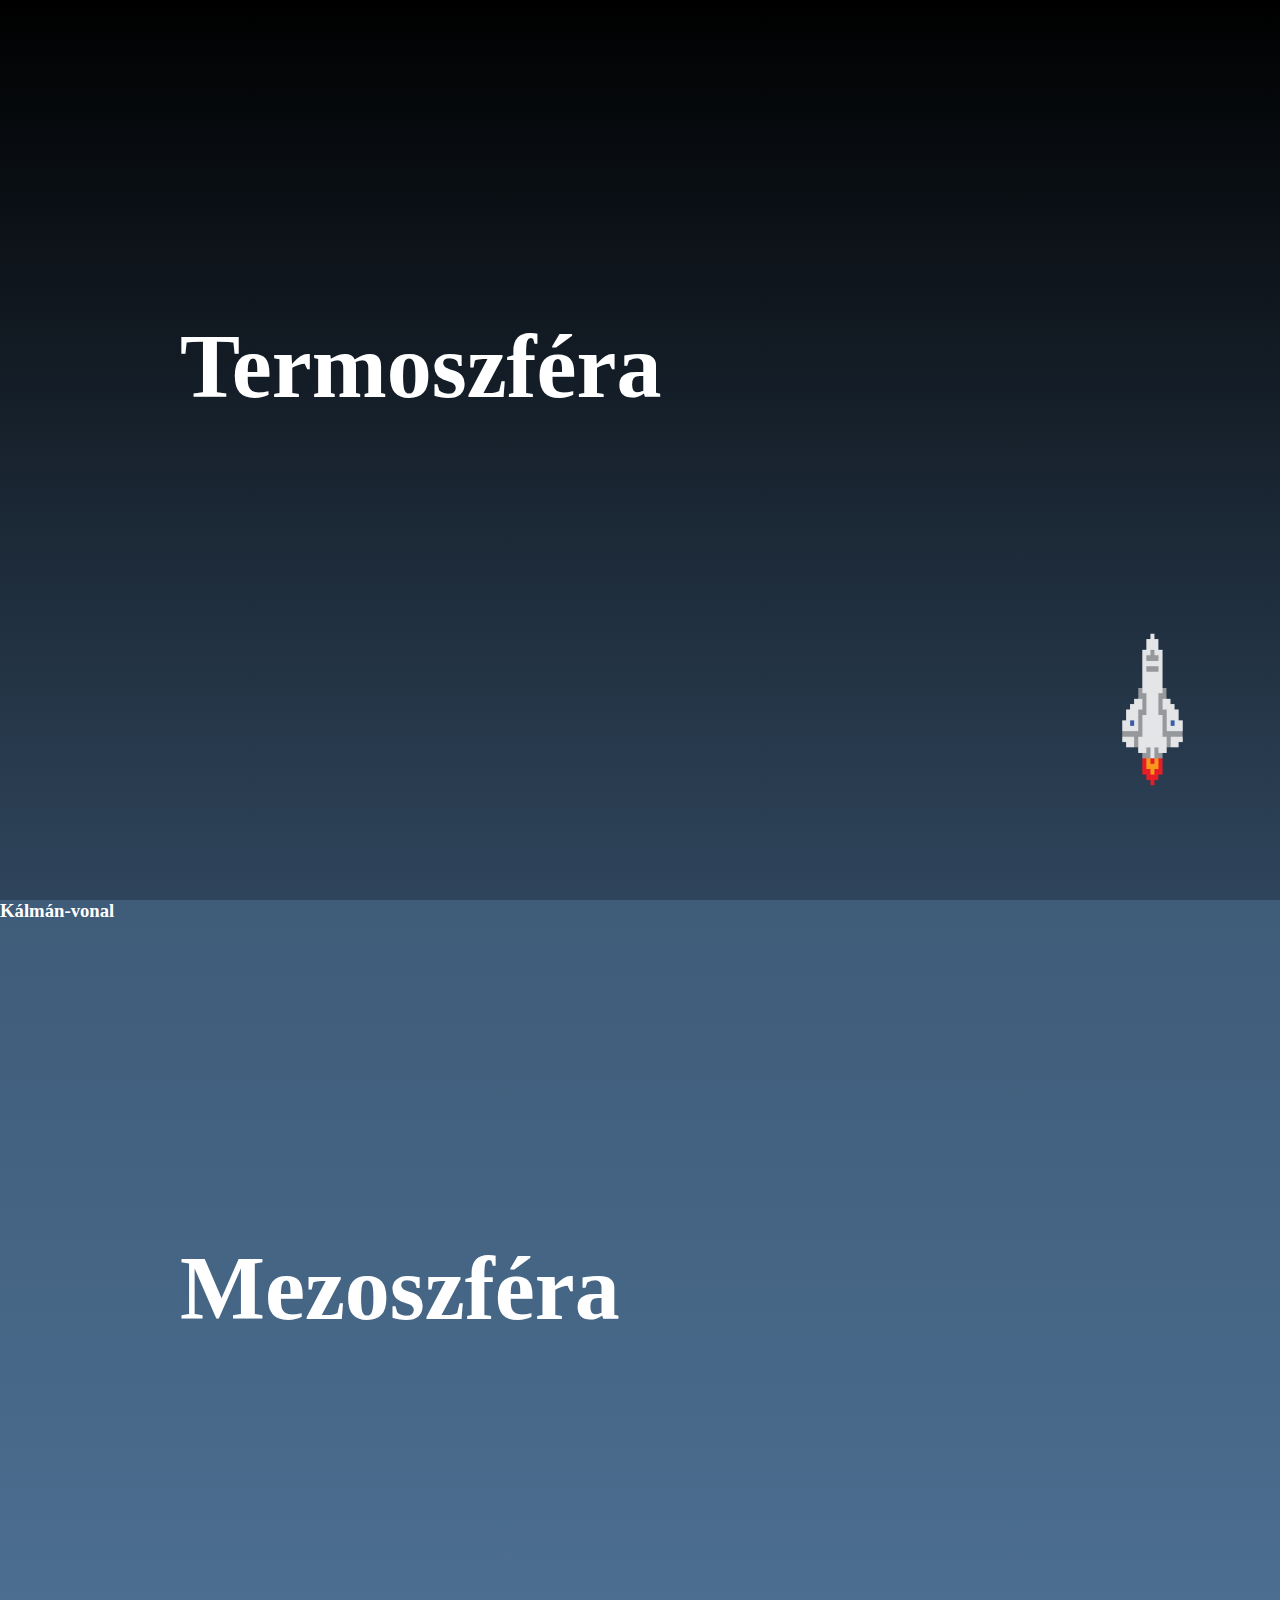
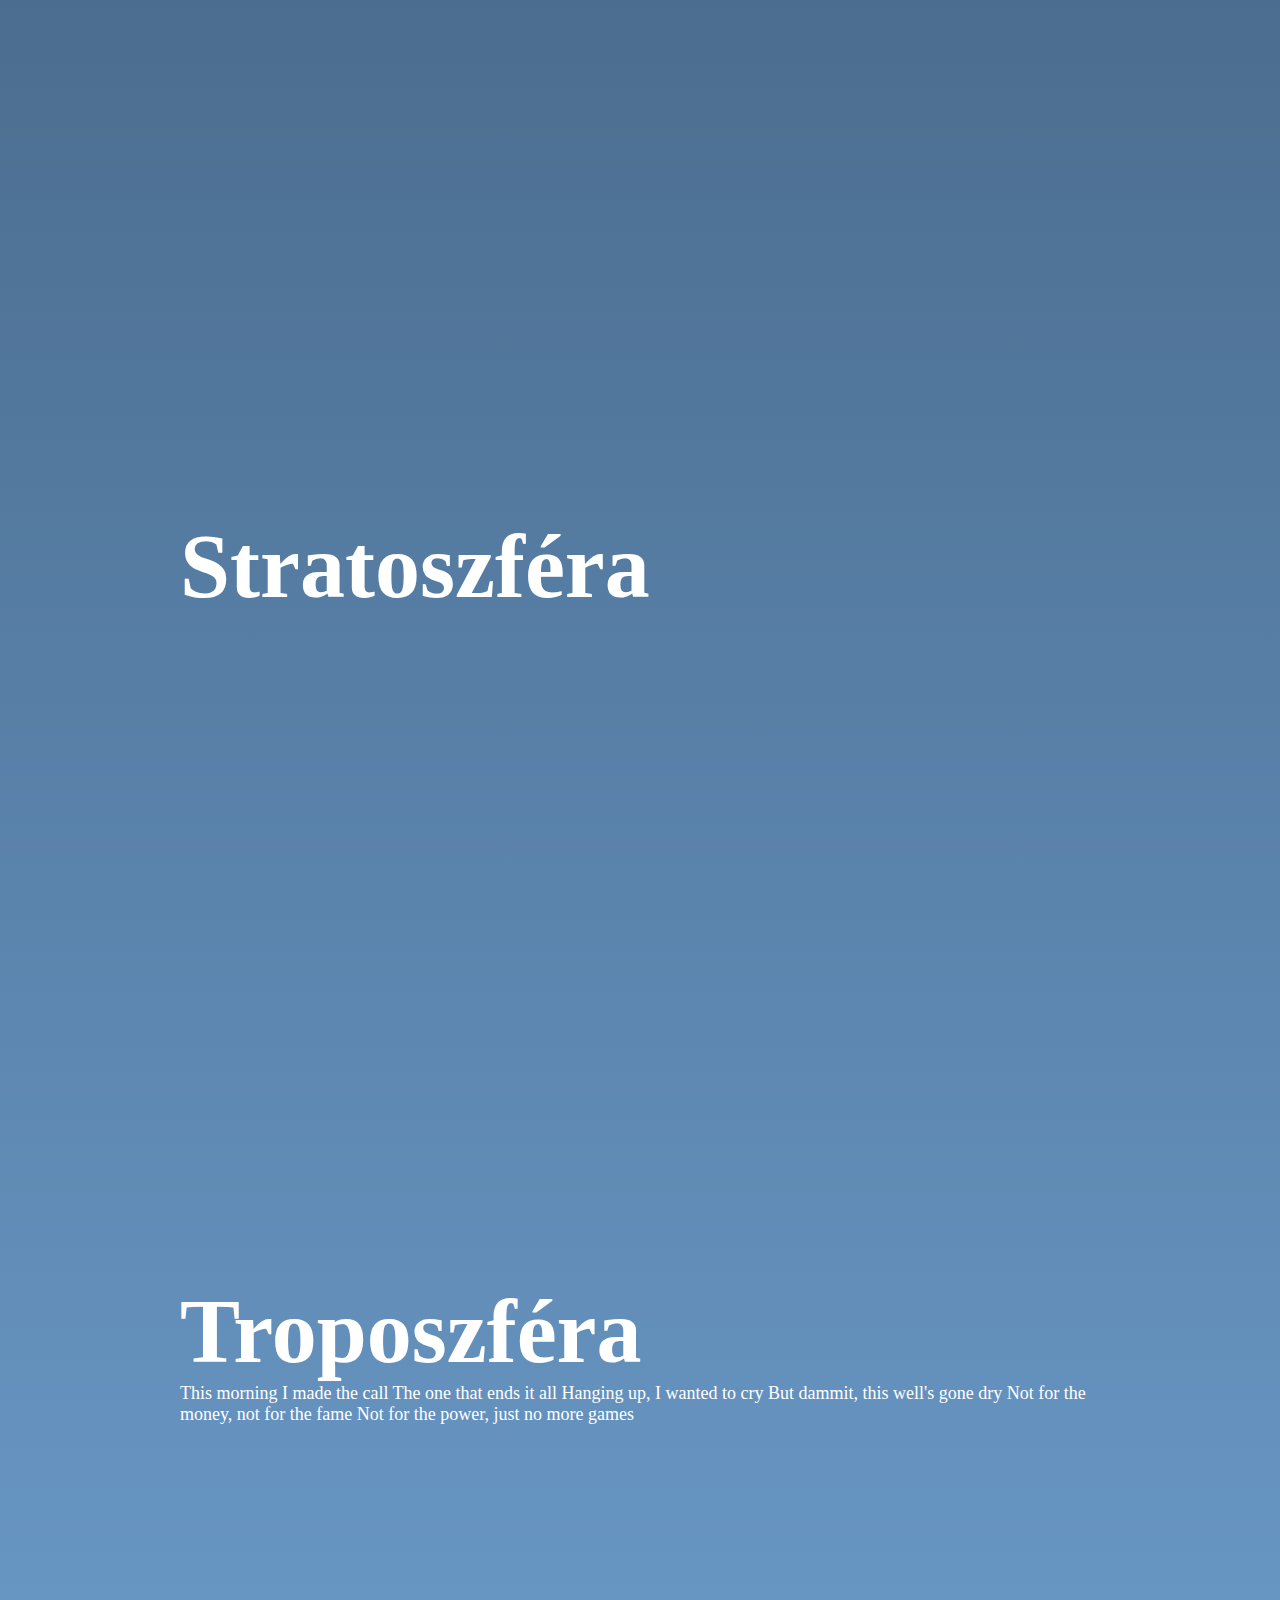
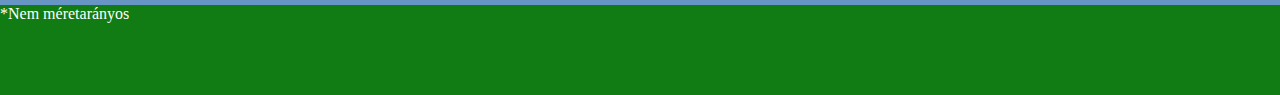
==== vilagur.html @ 961a8fde "Add files via upload" ====
<!DOCTYPE html>
<html lang="en">
<head>
    <meta charset="UTF-8">
    <link rel="stylesheet" href="vilagur.css"/>

    <meta name="viewport" content="width=device-width, initial-scale=1.0">
    <title>Document</title>
</head>
<body>

    <div id="red">
        <section class="szoveg">
            <h1>Termoszféra</h1>
        </section>
    </div>
    <div id="blue">
        <h3>Kálmán-vonal</h3>
        <section class="szoveg">
            <h1>Mezoszféra</h1>
        </section>
    </div>
    <div id="purple">
        <section class="szoveg">
            <h1>Stratoszféra</h1>
        </section>
    </div>
    <div id="yellow">
        <section class="szoveg">
<h1>Troposzféra</h1>
<p>This morning I made the call
    The one that ends it all
    Hanging up, I wanted to cry
    But dammit, this well's gone dry
    Not for the money, not for the fame
    Not for the power, just no more games</p>
</section>    <img src="gep.png" id="urhajo" />
</div>
<div id="start">
*Nem méretarányos   
</div>
</body>

</html>  <script src="script.js"></script>
---- vilagur.css ----
* {
    margin: 0;
    padding: 0;
    color: white;
    font-family: Cambria, Cochin, Georgia, 'Times New Roman', Times, serif;

  }
body {
    background-image: linear-gradient(#2f455c, #6998c6);

}
#red {
    width: 100%;
    height: 100vh;
    background-image: linear-gradient(black, #2f455c);
}
#purple {
    width: 100%;
    height: 100vh;
}
#blue {
    width: 100%;
    height: 100vh;
}
#yestllow {
    width: 100%;
    height: 100vh;
}
#start {
    background-color: #117c13	;
    width: 100%;
    height: 10vh;
}
.szoveg {
    position: relative;
    top: 15%;
    padding: 20vh;
    font-size: large;
}
h1 {
    font-size: 5em;

}
::-webkit-scrollbar {
    display: none;
}
* {
    -ms-overflow-style: none;  /* Internet Explorer 10+ */
    scrollbar-width: none;  /* Firefox */
}
*::-webkit-scrollbar { 
    display: none;  /* Safari and Chrome */
}

#urhajo {
    width:6rem;
    height:10rem;
    position: fixed;
    bottom: 7rem;
    right: 5rem;
}
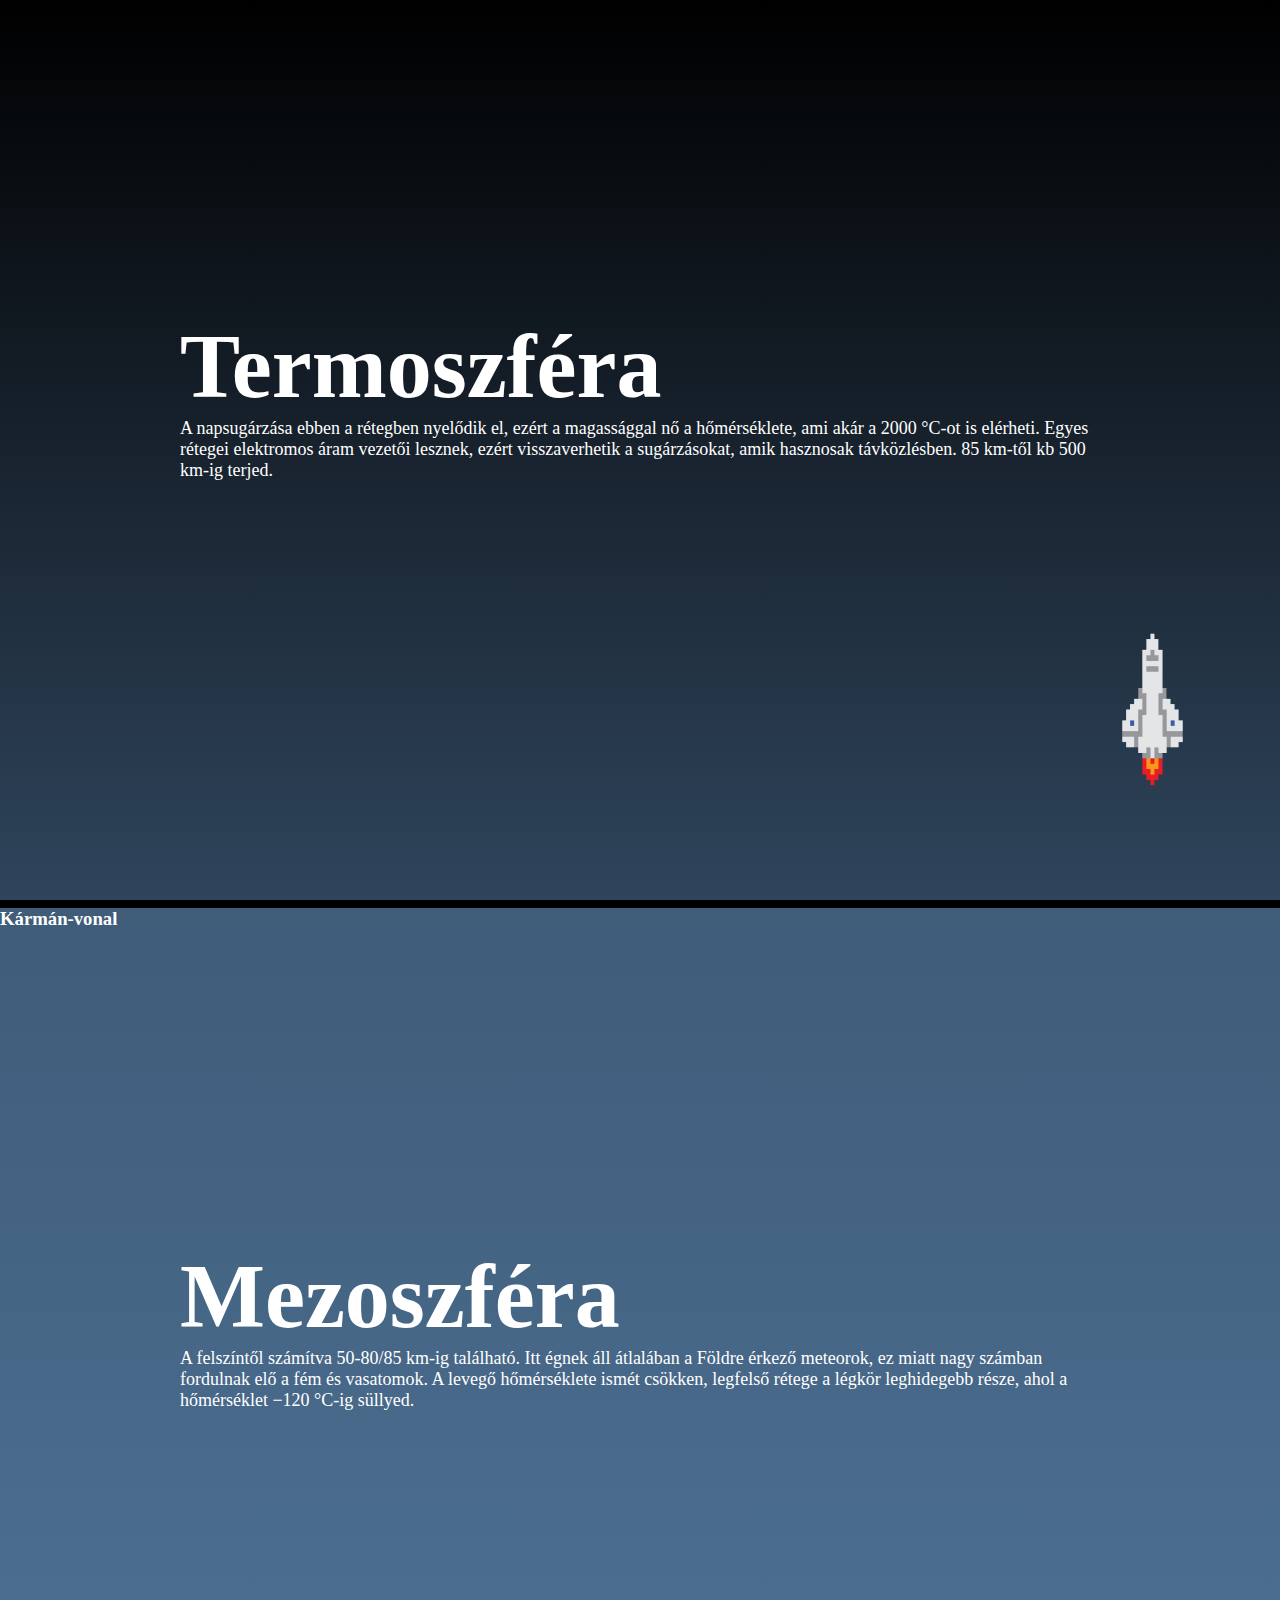
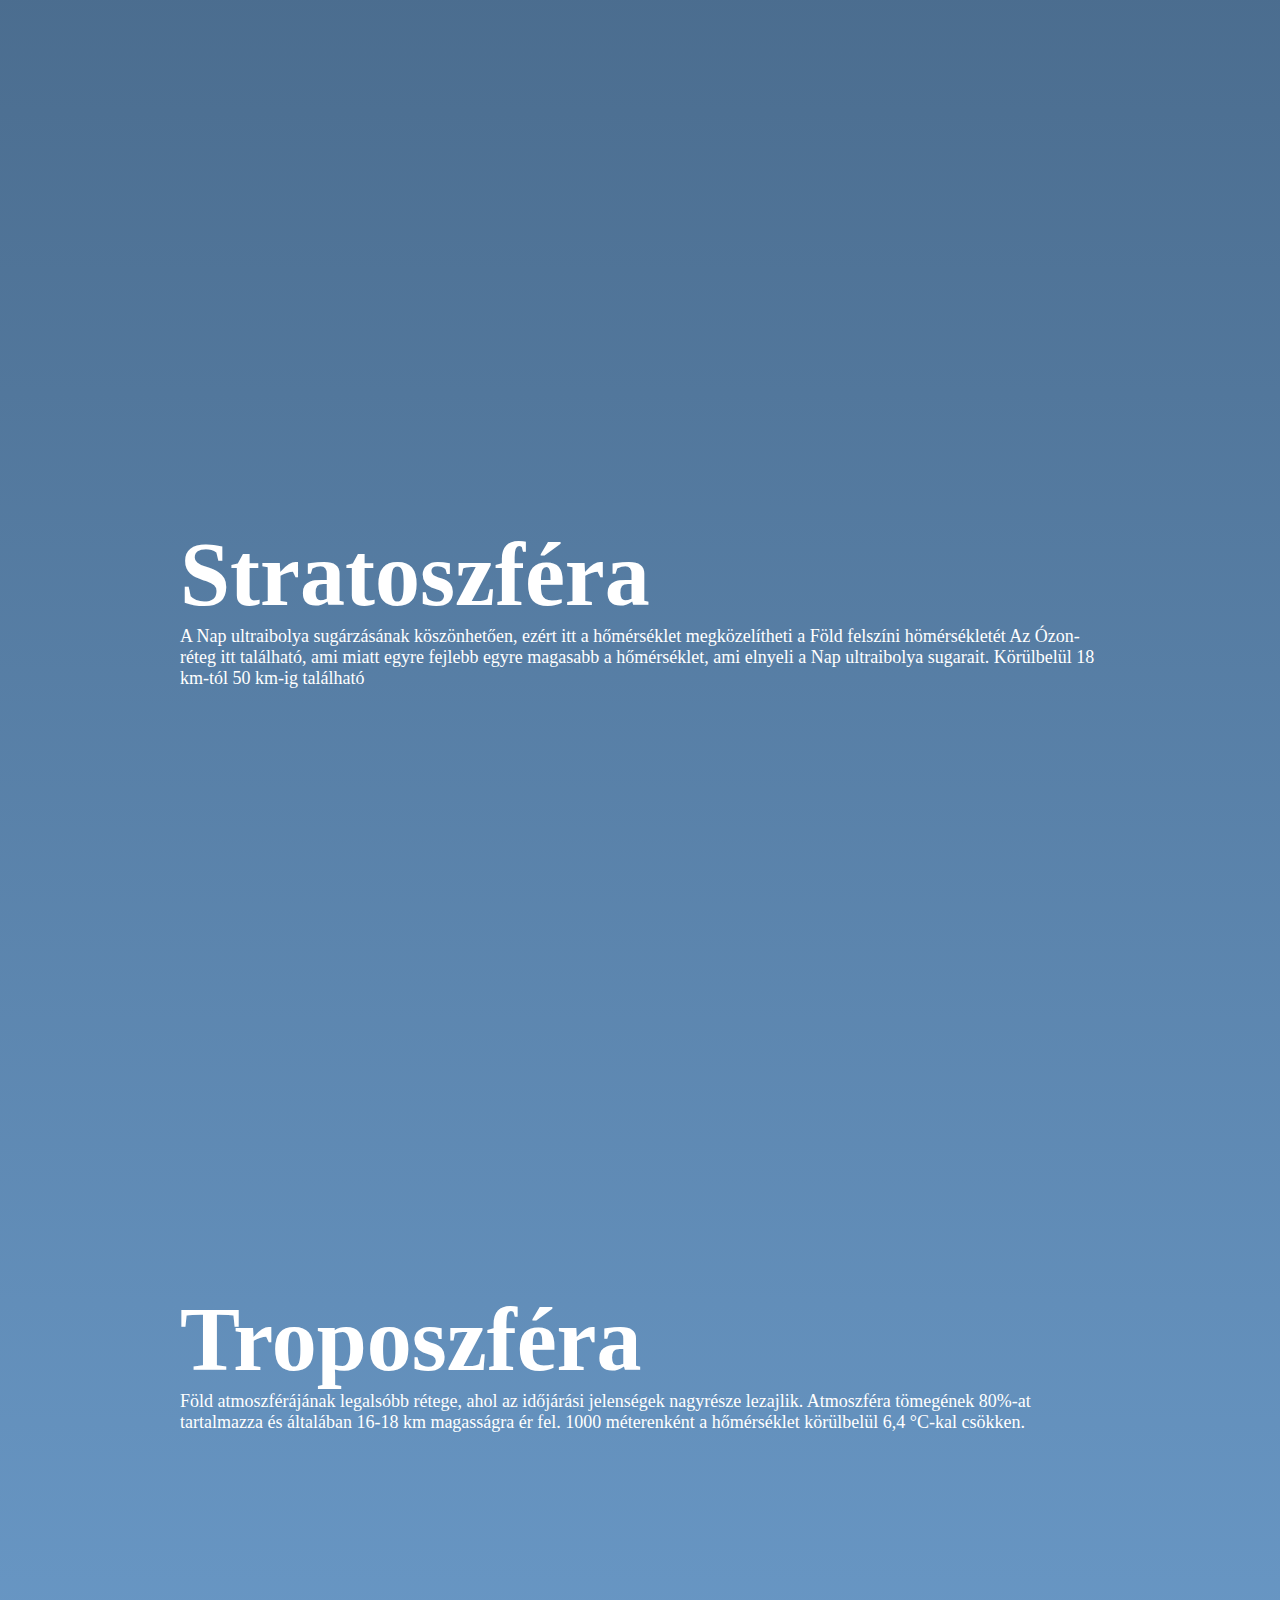
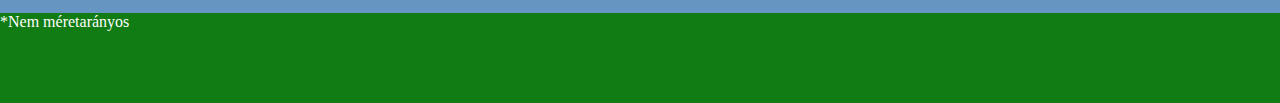
==== commit 58728004: "Add files via upload" ====
--- a/vilagur.html
+++ b/vilagur.html
@@ -12,28 +12,33 @@
     <div id="red">
         <section class="szoveg">
             <h1>Termoszféra</h1>
+            <p>A napsugárzása ebben a rétegben nyelődik el, ezért a magassággal nő a hőmérséklete, ami akár a 2000 °C-ot is elérheti. 
+                Egyes rétegei elektromos áram vezetői lesznek, ezért visszaverhetik a sugárzásokat, amik hasznosak távközlésben.
+            85 km-től kb 500 km-ig terjed.</p>
         </section>
     </div>
     <div id="blue">
-        <h3>Kálmán-vonal</h3>
+        <h3>Kármán-vonal</h3>
         <section class="szoveg">
             <h1>Mezoszféra</h1>
+            <p>A felszíntől számítva 50-80/85 km-ig található. Itt égnek áll átlalában a Földre érkező meteorok, ez miatt nagy számban fordulnak elő a fém és vasatomok. 
+                A levegő hőmérséklete ismét csökken, legfelső rétege a légkör leghidegebb része, ahol a hőmérséklet −120 °C-ig süllyed.</p>
         </section>
     </div>
     <div id="purple">
         <section class="szoveg">
             <h1>Stratoszféra</h1>
+            <p>A Nap ultraibolya sugárzásának köszönhetően, ezért itt a hőmérséklet megközelítheti a Föld felszíni hömérsékletét 
+                Az Ózon-réteg itt található, ami miatt egyre fejlebb egyre magasabb a hőmérséklet, ami elnyeli a Nap ultraibolya sugarait.
+            Körülbelül 18 km-tól 50 km-ig található</p>
         </section>
     </div>
     <div id="yellow">
         <section class="szoveg">
 <h1>Troposzféra</h1>
-<p>This morning I made the call
-    The one that ends it all
-    Hanging up, I wanted to cry
-    But dammit, this well's gone dry
-    Not for the money, not for the fame
-    Not for the power, just no more games</p>
+<p>Föld atmoszférájának legalsóbb rétege, ahol az időjárási jelenségek nagyrésze lezajlik. Atmoszféra tömegének 80%-at tartalmazza és általában 16-18 km magasságra ér fel. 1000 méterenként a hőmérséklet körülbelül 6,4 °C-kal csökken.
+
+    <A></A></p>
 </section>    <img src="gep.png" id="urhajo" />
 </div>
 <div id="start">
--- a/vilagur.css
+++ b/vilagur.css
@@ -21,6 +21,7 @@
 #blue {
     width: 100%;
     height: 100vh;
+    border-top: 0.5rem solid black;
 }
 #yestllow {
     width: 100%;
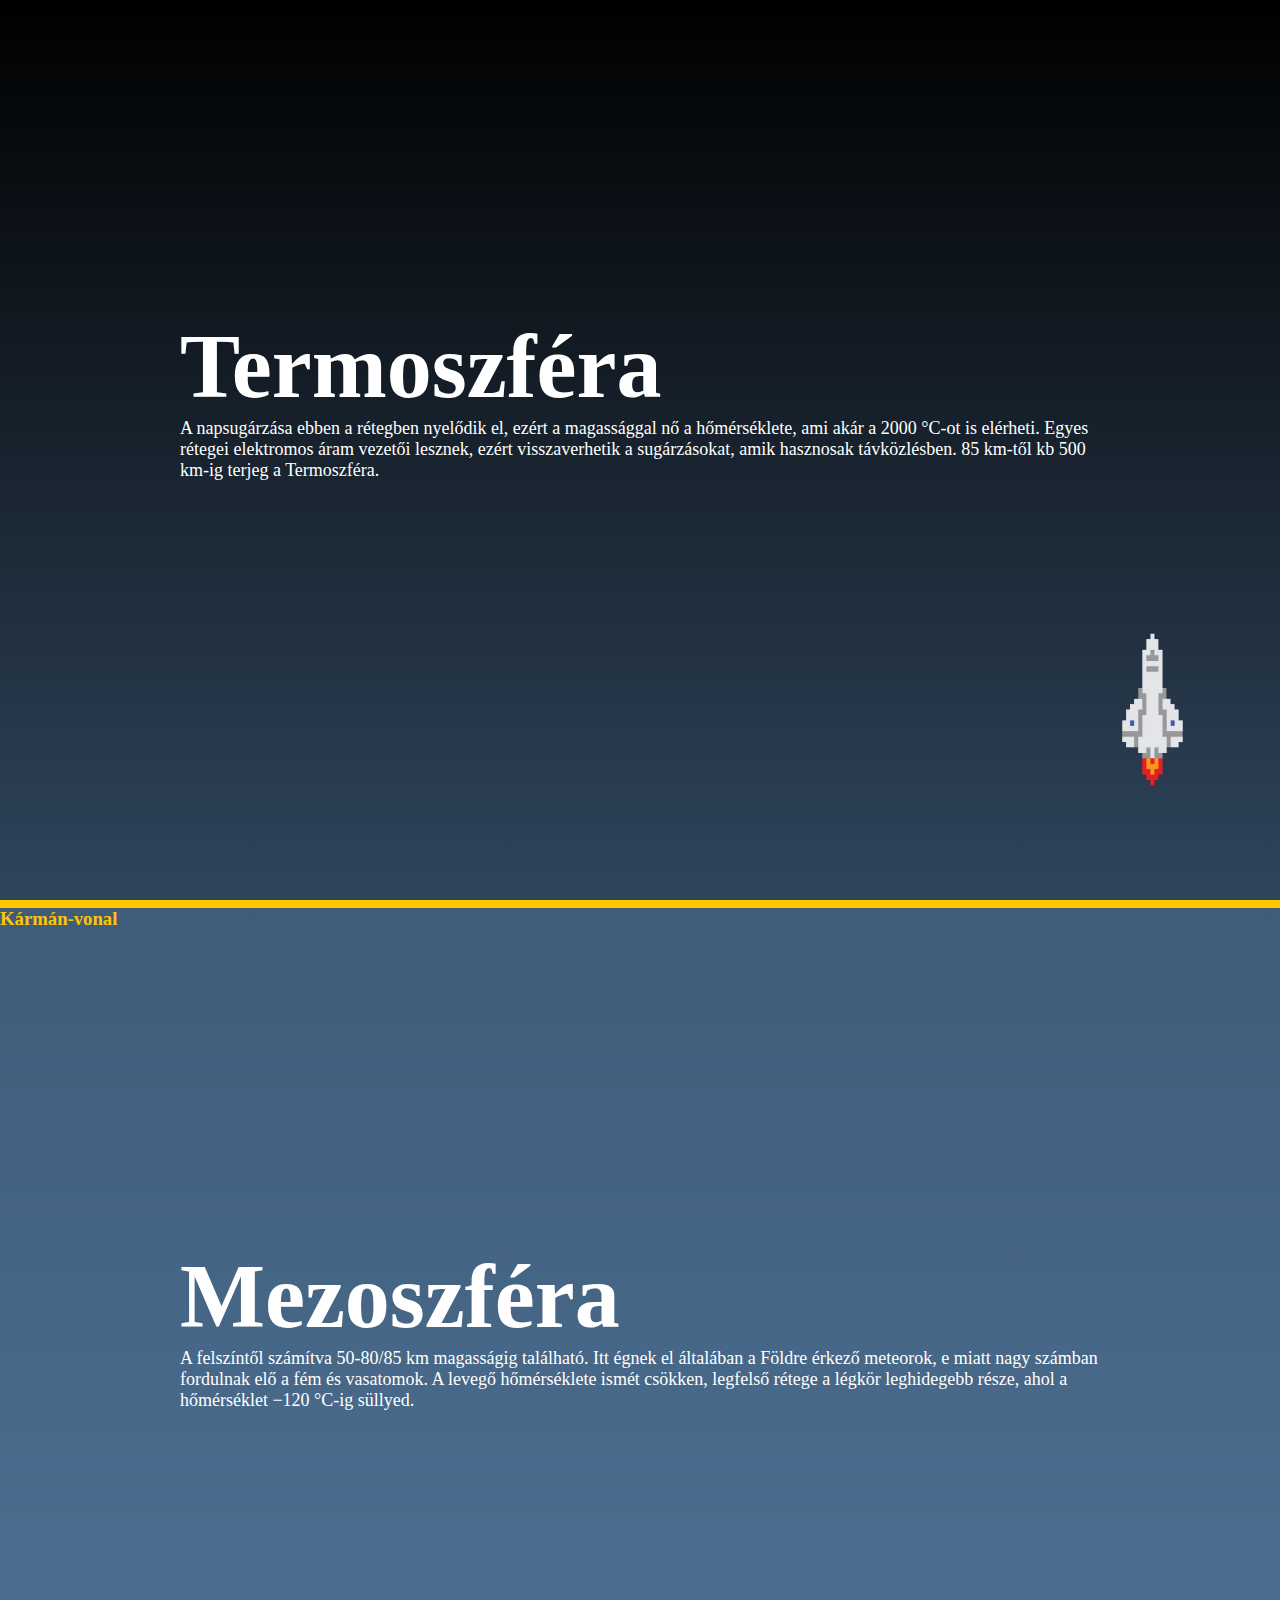
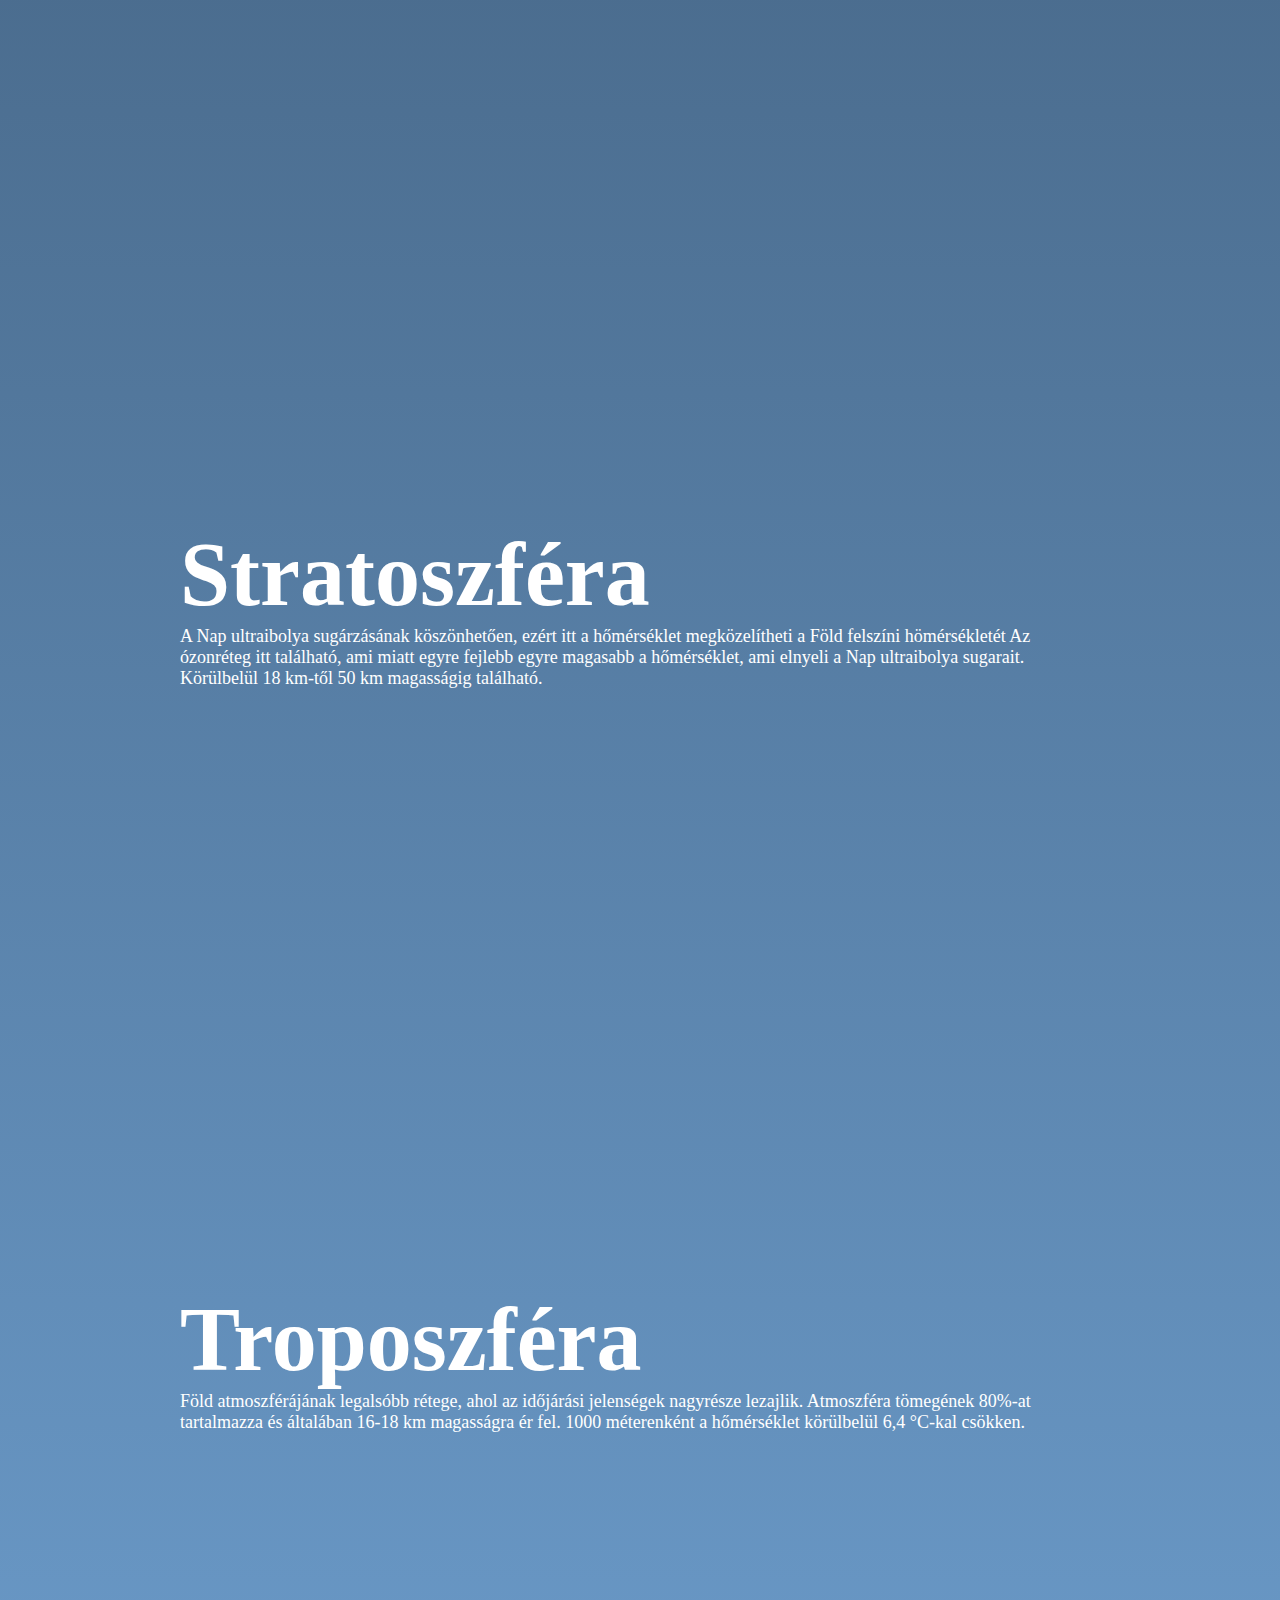
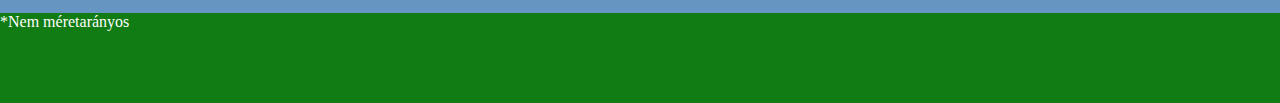
==== commit 3caa0bc3: "Add files via upload" ====
--- a/vilagur.html
+++ b/vilagur.html
@@ -14,14 +14,14 @@
             <h1>Termoszféra</h1>
             <p>A napsugárzása ebben a rétegben nyelődik el, ezért a magassággal nő a hőmérséklete, ami akár a 2000 °C-ot is elérheti. 
                 Egyes rétegei elektromos áram vezetői lesznek, ezért visszaverhetik a sugárzásokat, amik hasznosak távközlésben.
-            85 km-től kb 500 km-ig terjed.</p>
+            85 km-től kb 500 km-ig terjeg a Termoszféra.</p>
         </section>
     </div>
     <div id="blue">
-        <h3>Kármán-vonal</h3>
+        <h3 style="color: #ffc600">Kármán-vonal</h3>
         <section class="szoveg">
             <h1>Mezoszféra</h1>
-            <p>A felszíntől számítva 50-80/85 km-ig található. Itt égnek áll átlalában a Földre érkező meteorok, ez miatt nagy számban fordulnak elő a fém és vasatomok. 
+            <p>A felszíntől számítva 50-80/85 km magasságig található. Itt égnek el általában a Földre érkező meteorok, e miatt nagy számban fordulnak elő a fém és vasatomok. 
                 A levegő hőmérséklete ismét csökken, legfelső rétege a légkör leghidegebb része, ahol a hőmérséklet −120 °C-ig süllyed.</p>
         </section>
     </div>
@@ -29,8 +29,8 @@
         <section class="szoveg">
             <h1>Stratoszféra</h1>
             <p>A Nap ultraibolya sugárzásának köszönhetően, ezért itt a hőmérséklet megközelítheti a Föld felszíni hömérsékletét 
-                Az Ózon-réteg itt található, ami miatt egyre fejlebb egyre magasabb a hőmérséklet, ami elnyeli a Nap ultraibolya sugarait.
-            Körülbelül 18 km-tól 50 km-ig található</p>
+                Az ózonréteg itt található, ami miatt egyre fejlebb egyre magasabb a hőmérséklet, ami elnyeli a Nap ultraibolya sugarait.
+            Körülbelül 18 km-től 50 km magasságig található.</p>
         </section>
     </div>
     <div id="yellow">
--- a/vilagur.css
+++ b/vilagur.css
@@ -21,7 +21,7 @@
 #blue {
     width: 100%;
     height: 100vh;
-    border-top: 0.5rem solid black;
+    border-top: 0.5rem solid #ffc600;
 }
 #yestllow {
     width: 100%;
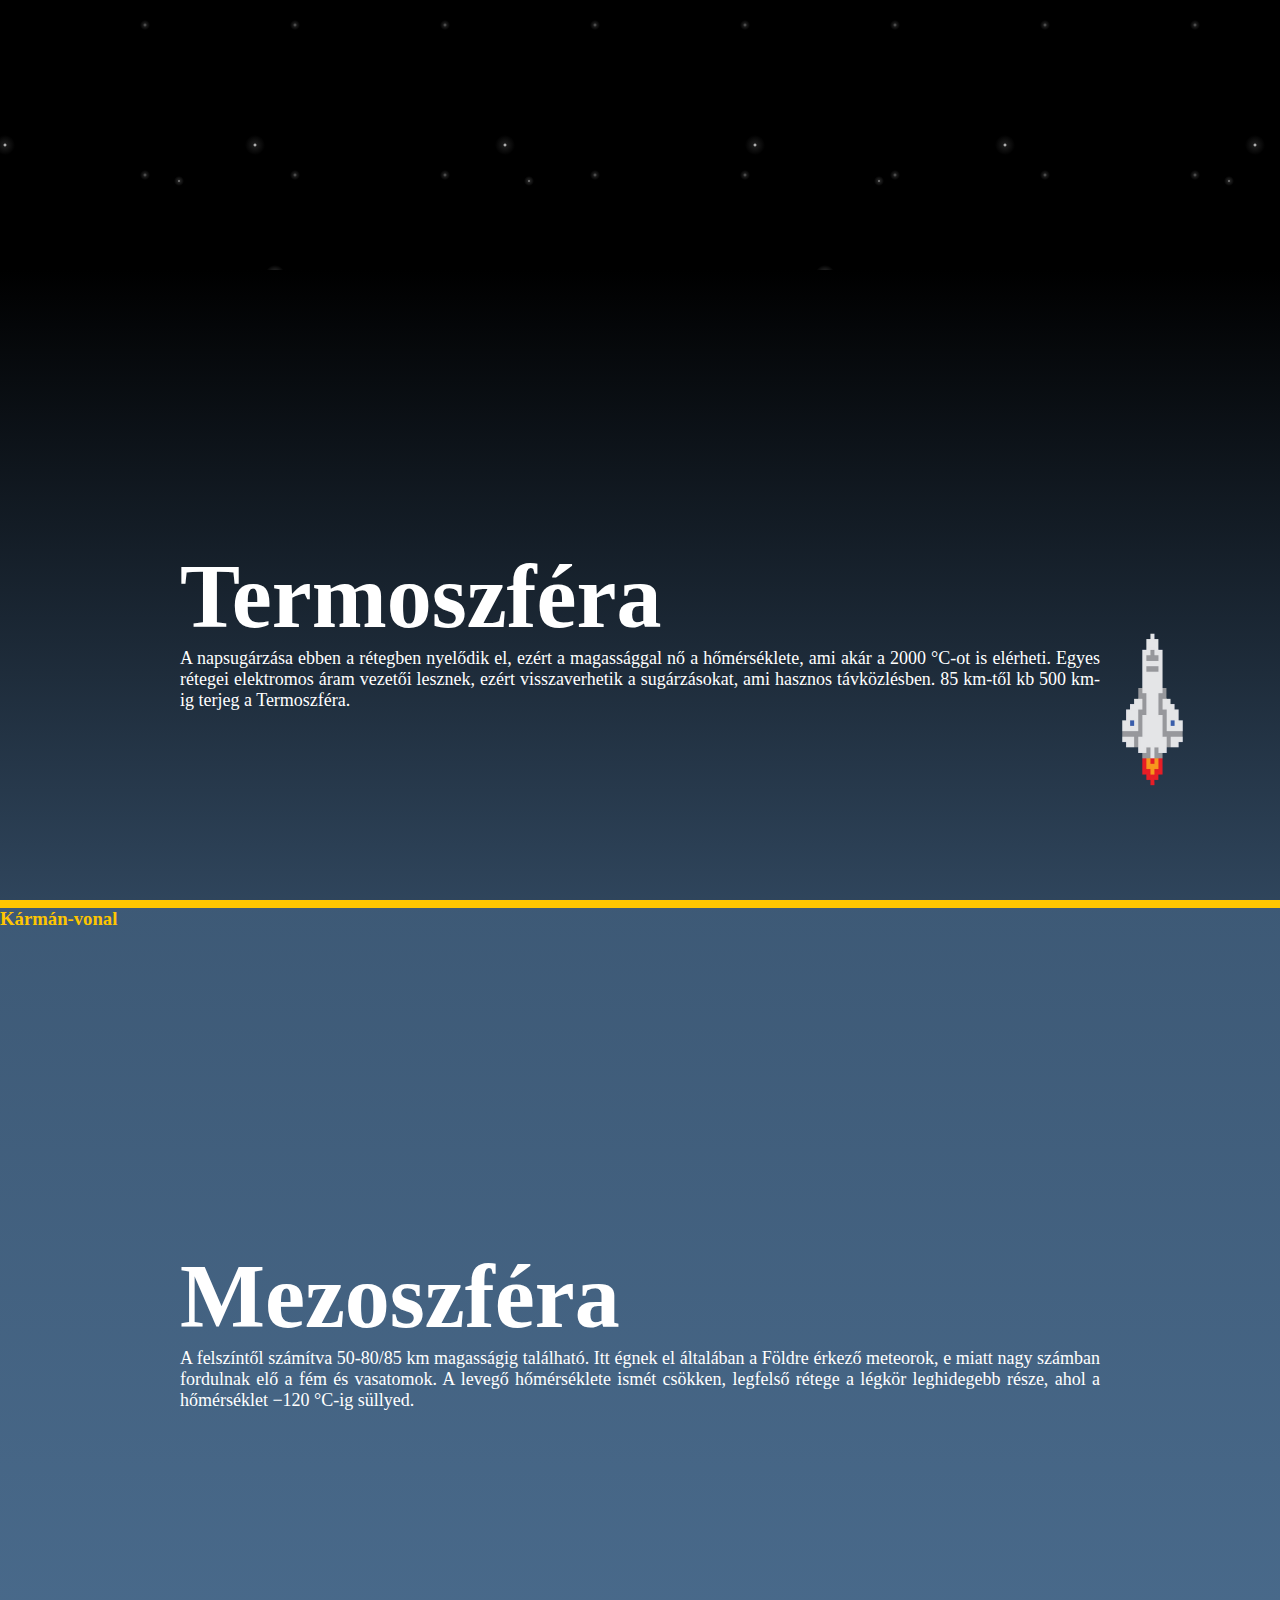
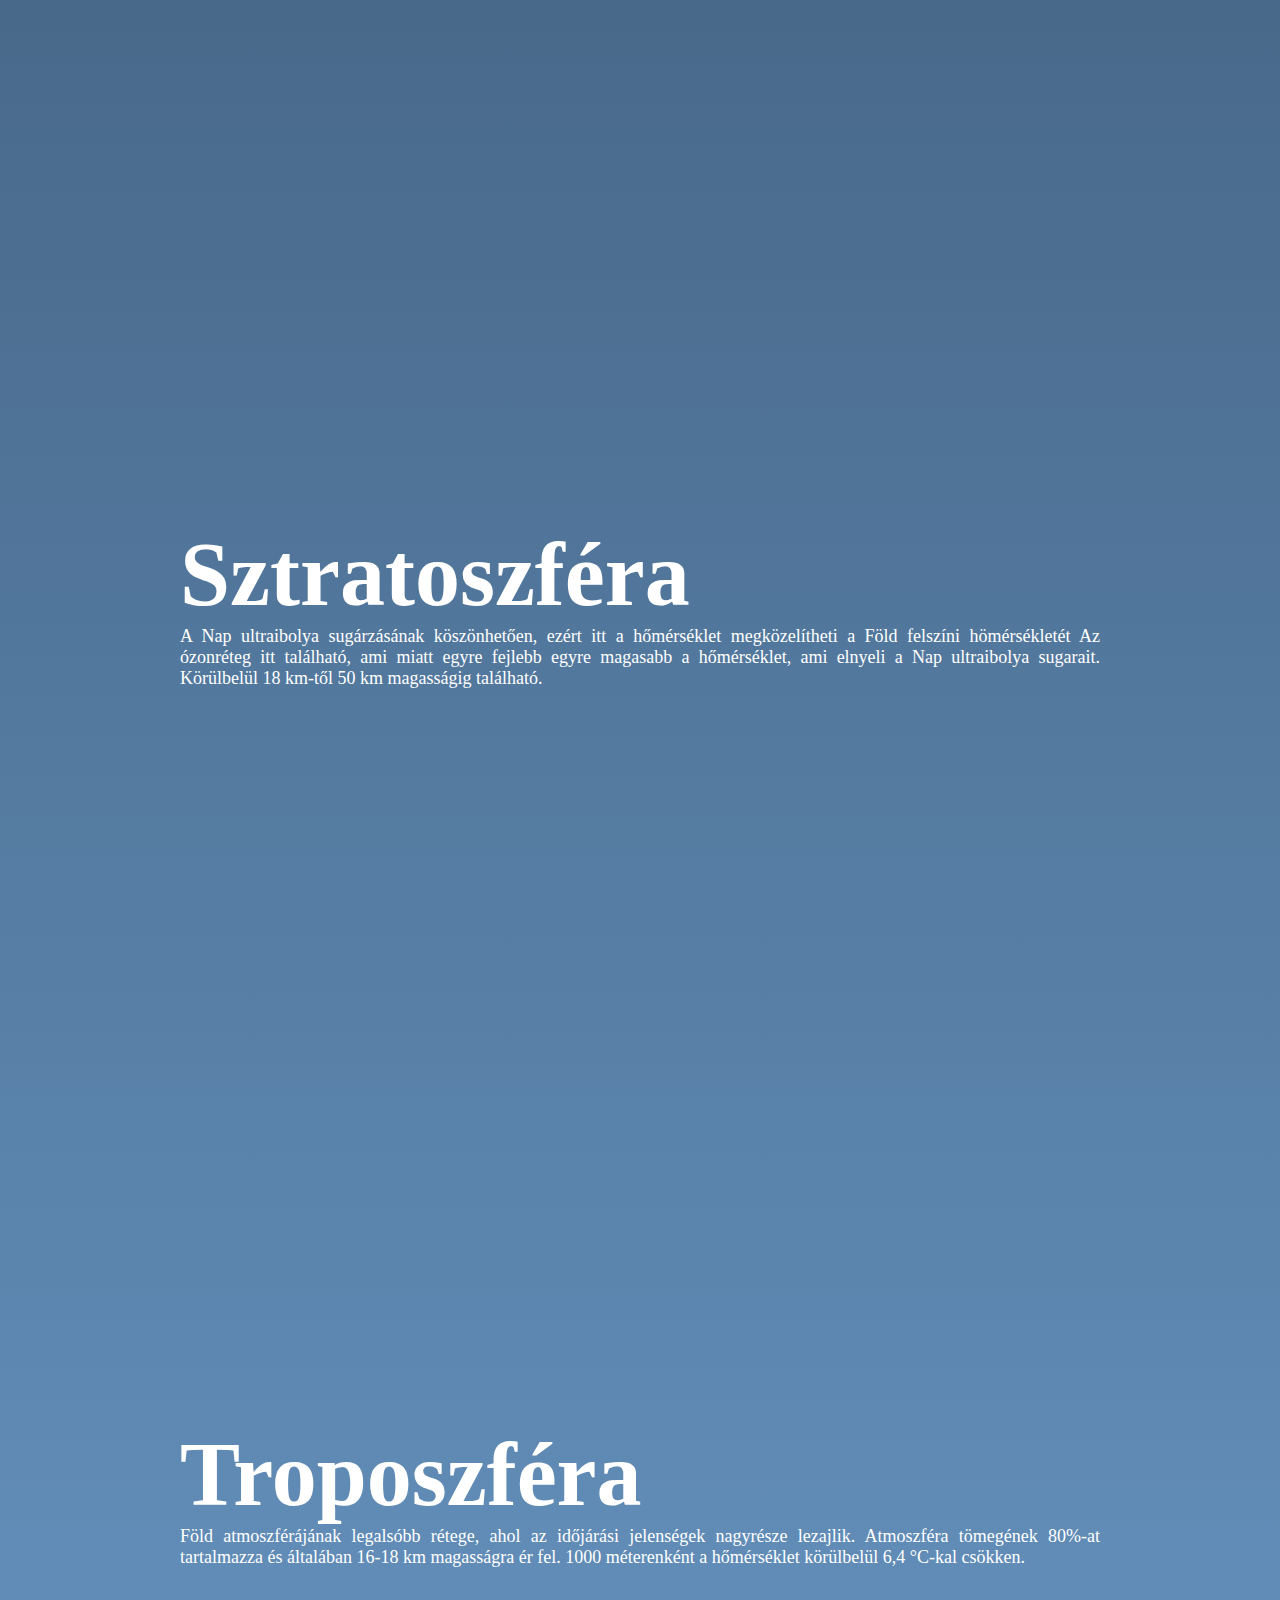
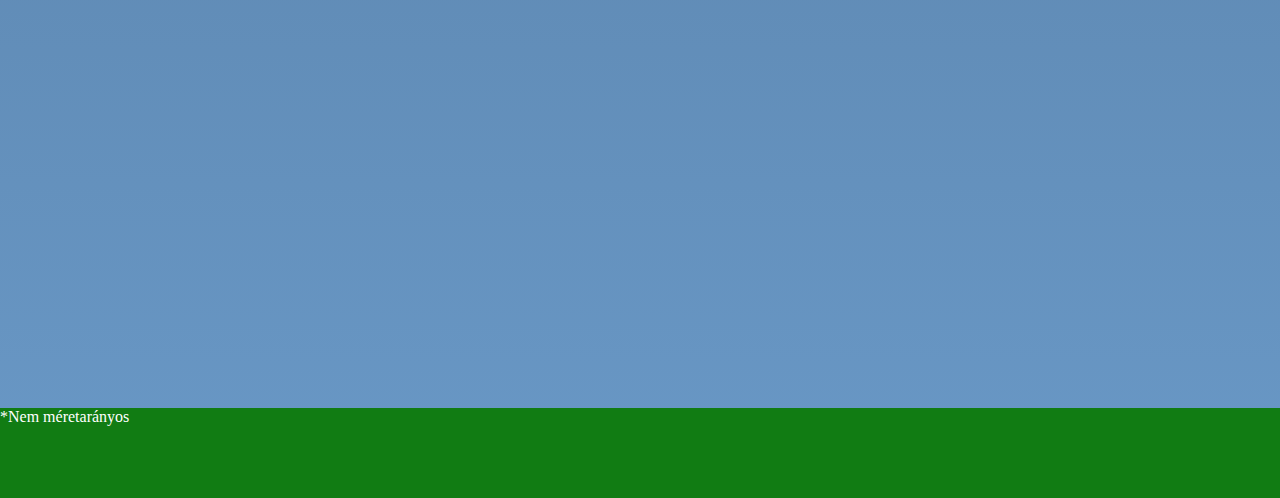
==== commit 2b306532: "Add files via upload" ====
--- a/vilagur.html
+++ b/vilagur.html
@@ -8,32 +8,36 @@
     <title>Document</title>
 </head>
 <body>
-
-    <div id="red">
+    <div id="space">
+        
+    </div>
+    <div id="termo">
         <section class="szoveg">
             <h1>Termoszféra</h1>
             <p>A napsugárzása ebben a rétegben nyelődik el, ezért a magassággal nő a hőmérséklete, ami akár a 2000 °C-ot is elérheti. 
-                Egyes rétegei elektromos áram vezetői lesznek, ezért visszaverhetik a sugárzásokat, amik hasznosak távközlésben.
+                Egyes rétegei elektromos áram vezetői lesznek, ezért visszaverhetik a sugárzásokat, ami hasznos távközlésben.
             85 km-től kb 500 km-ig terjeg a Termoszféra.</p>
+
         </section>
     </div>
-    <div id="blue">
+    <div id="mezo">
         <h3 style="color: #ffc600">Kármán-vonal</h3>
+
         <section class="szoveg">
             <h1>Mezoszféra</h1>
             <p>A felszíntől számítva 50-80/85 km magasságig található. Itt égnek el általában a Földre érkező meteorok, e miatt nagy számban fordulnak elő a fém és vasatomok. 
                 A levegő hőmérséklete ismét csökken, legfelső rétege a légkör leghidegebb része, ahol a hőmérséklet −120 °C-ig süllyed.</p>
         </section>
     </div>
-    <div id="purple">
+    <div id="strato">
         <section class="szoveg">
-            <h1>Stratoszféra</h1>
+            <h1>Sztratoszféra</h1>
             <p>A Nap ultraibolya sugárzásának köszönhetően, ezért itt a hőmérséklet megközelítheti a Föld felszíni hömérsékletét 
                 Az ózonréteg itt található, ami miatt egyre fejlebb egyre magasabb a hőmérséklet, ami elnyeli a Nap ultraibolya sugarait.
             Körülbelül 18 km-től 50 km magasságig található.</p>
         </section>
     </div>
-    <div id="yellow">
+    <div id="tropo">
         <section class="szoveg">
 <h1>Troposzféra</h1>
 <p>Föld atmoszférájának legalsóbb rétege, ahol az időjárási jelenségek nagyrésze lezajlik. Atmoszféra tömegének 80%-at tartalmazza és általában 16-18 km magasságra ér fel. 1000 méterenként a hőmérséklet körülbelül 6,4 °C-kal csökken.
--- a/vilagur.css
+++ b/vilagur.css
@@ -3,27 +3,41 @@
     padding: 0;
     color: white;
     font-family: Cambria, Cochin, Georgia, 'Times New Roman', Times, serif;
+    text-align: justify;
+    text-justify: inter-word;
 
   }
 body {
     background-image: linear-gradient(#2f455c, #6998c6);
 
 }
-#red {
+#space {
     width: 100%;
-    height: 100vh;
+    height: 30vh;
+    background-color:black;
+    background-image:
+    radial-gradient(white, rgba(255,255,255,.2) 2px, transparent 10px),
+    radial-gradient(white, rgba(255,255,255,.15) 1px, transparent 5px),
+    radial-gradient(white, rgba(255,255,255,.1) 2px, transparent 10px),
+    radial-gradient(rgba(255,255,255,.4), rgba(255,255,255,.1) 2px, transparent 5px);
+    background-size: 550px 550px, 350px 350px, 250px 250px, 150px 150px; 
+    background-position: 0 0, 4px 6px, 130px 270px, 70px 100px;
+}
+#termo {
+    width: 100%;
+    height: 70vh;
     background-image: linear-gradient(black, #2f455c);
 }
-#purple {
+#strato {
     width: 100%;
     height: 100vh;
 }
-#blue {
+#mezo {
     width: 100%;
     height: 100vh;
     border-top: 0.5rem solid #ffc600;
 }
-#yestllow {
+#tropo {
     width: 100%;
     height: 100vh;
 }
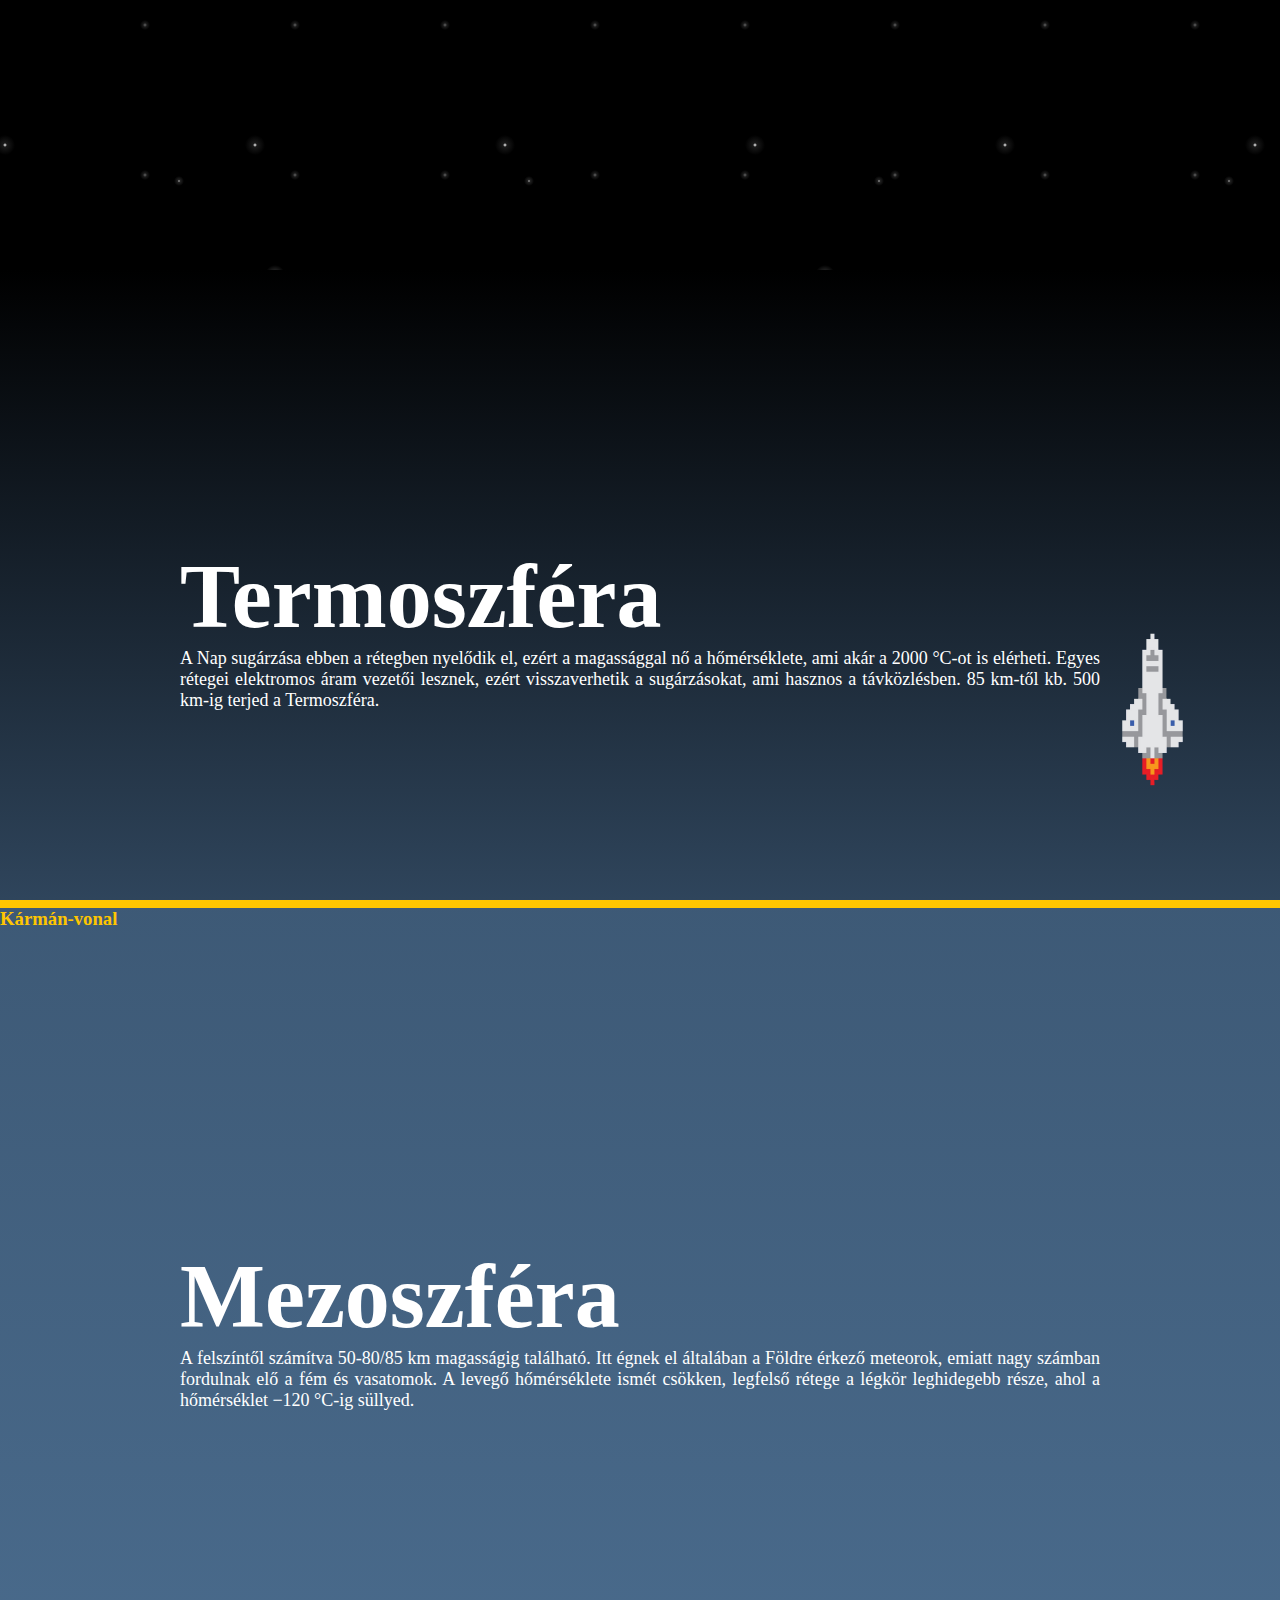
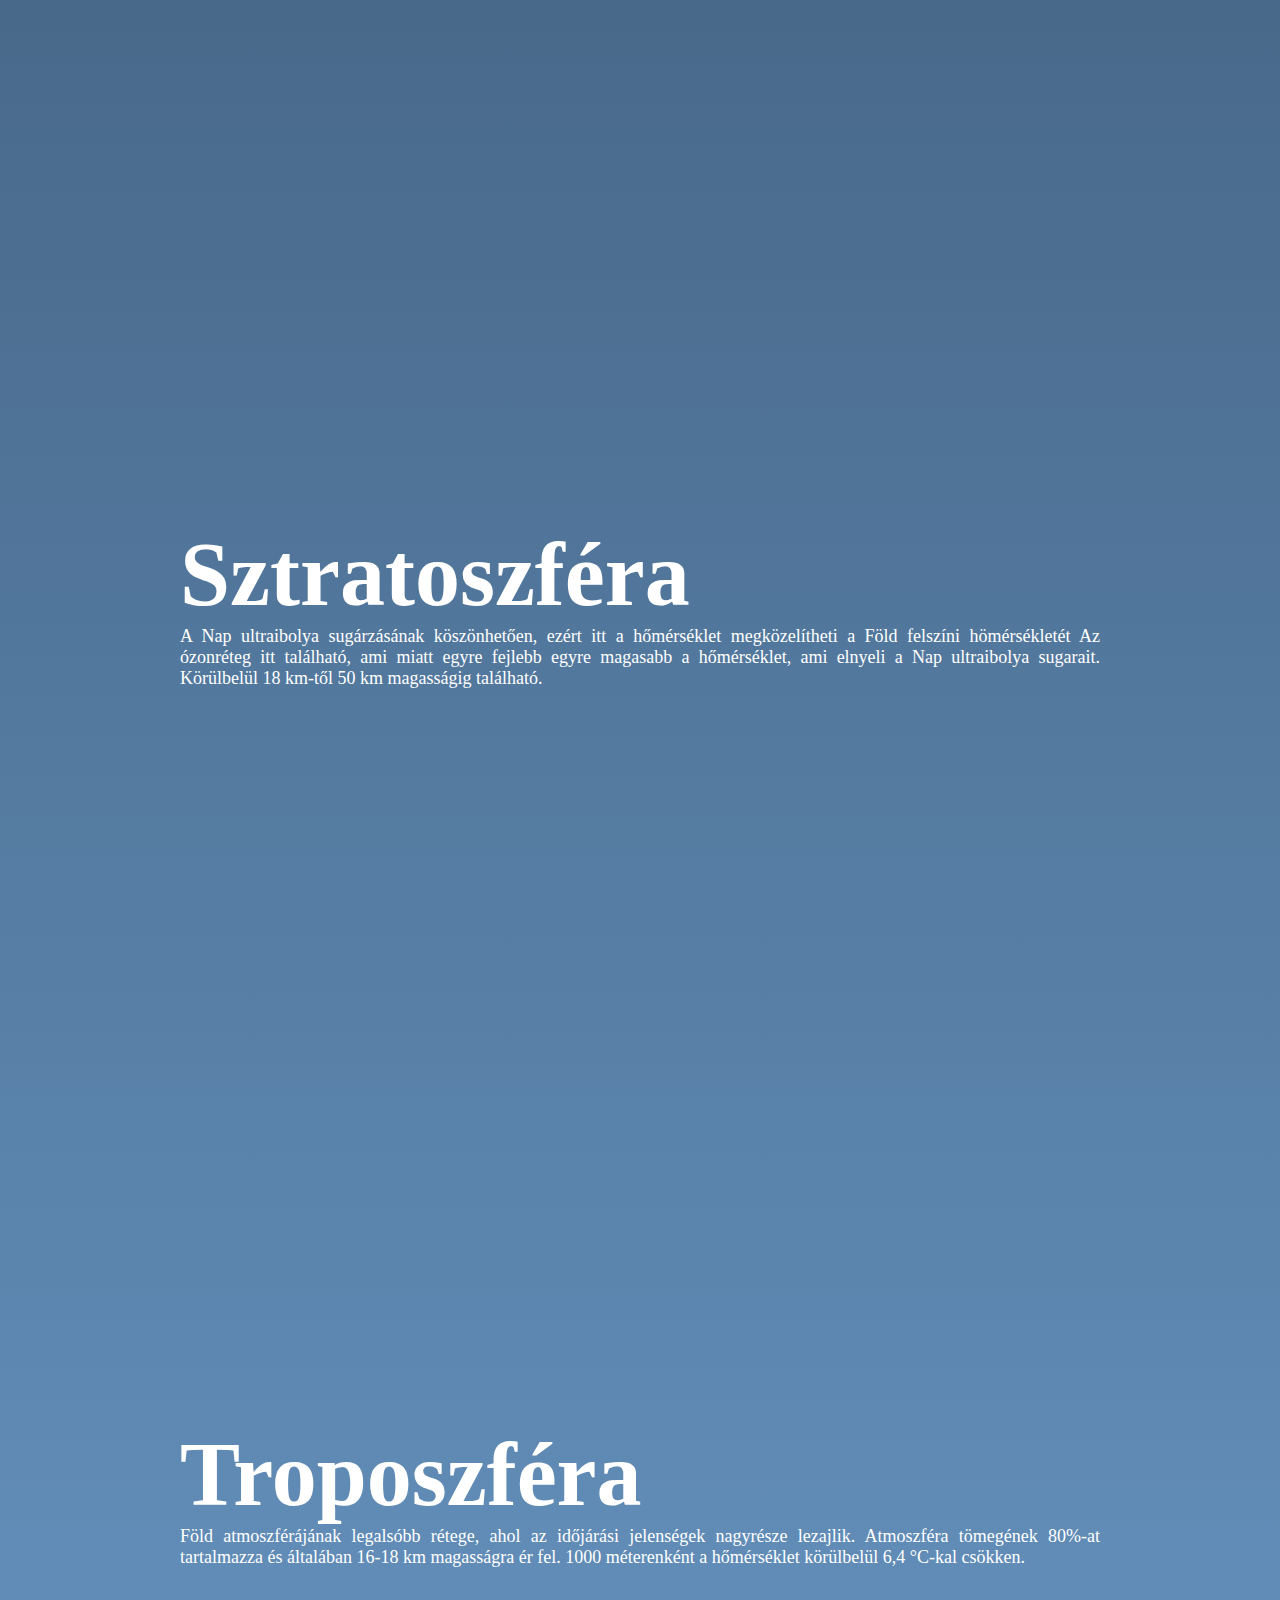
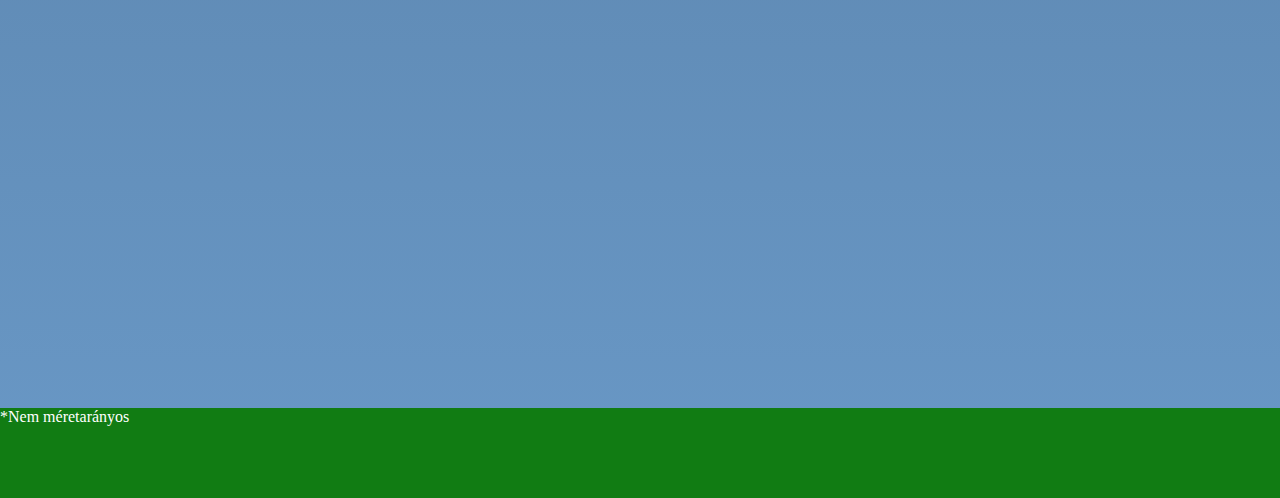
==== commit 5a07c34a: "Update vilagur.html" ====
--- a/vilagur.html
+++ b/vilagur.html
@@ -5,7 +5,7 @@
     <link rel="stylesheet" href="vilagur.css"/>
 
     <meta name="viewport" content="width=device-width, initial-scale=1.0">
-    <title>Document</title>
+    <title>Világűr</title>
 </head>
 <body>
     <div id="space">
@@ -14,9 +14,9 @@
     <div id="termo">
         <section class="szoveg">
             <h1>Termoszféra</h1>
-            <p>A napsugárzása ebben a rétegben nyelődik el, ezért a magassággal nő a hőmérséklete, ami akár a 2000 °C-ot is elérheti. 
-                Egyes rétegei elektromos áram vezetői lesznek, ezért visszaverhetik a sugárzásokat, ami hasznos távközlésben.
-            85 km-től kb 500 km-ig terjeg a Termoszféra.</p>
+            <p>A Nap sugárzása ebben a rétegben nyelődik el, ezért a magassággal nő a hőmérséklete, ami akár a 2000 °C-ot is elérheti. 
+                Egyes rétegei elektromos áram vezetői lesznek, ezért visszaverhetik a sugárzásokat, ami hasznos a távközlésben.
+            85 km-től kb. 500 km-ig terjed a Termoszféra.</p>
 
         </section>
     </div>
@@ -25,7 +25,7 @@
 
         <section class="szoveg">
             <h1>Mezoszféra</h1>
-            <p>A felszíntől számítva 50-80/85 km magasságig található. Itt égnek el általában a Földre érkező meteorok, e miatt nagy számban fordulnak elő a fém és vasatomok. 
+            <p>A felszíntől számítva 50-80/85 km magasságig található. Itt égnek el általában a Földre érkező meteorok, emiatt nagy számban fordulnak elő a fém és vasatomok. 
                 A levegő hőmérséklete ismét csökken, legfelső rétege a légkör leghidegebb része, ahol a hőmérséklet −120 °C-ig süllyed.</p>
         </section>
     </div>
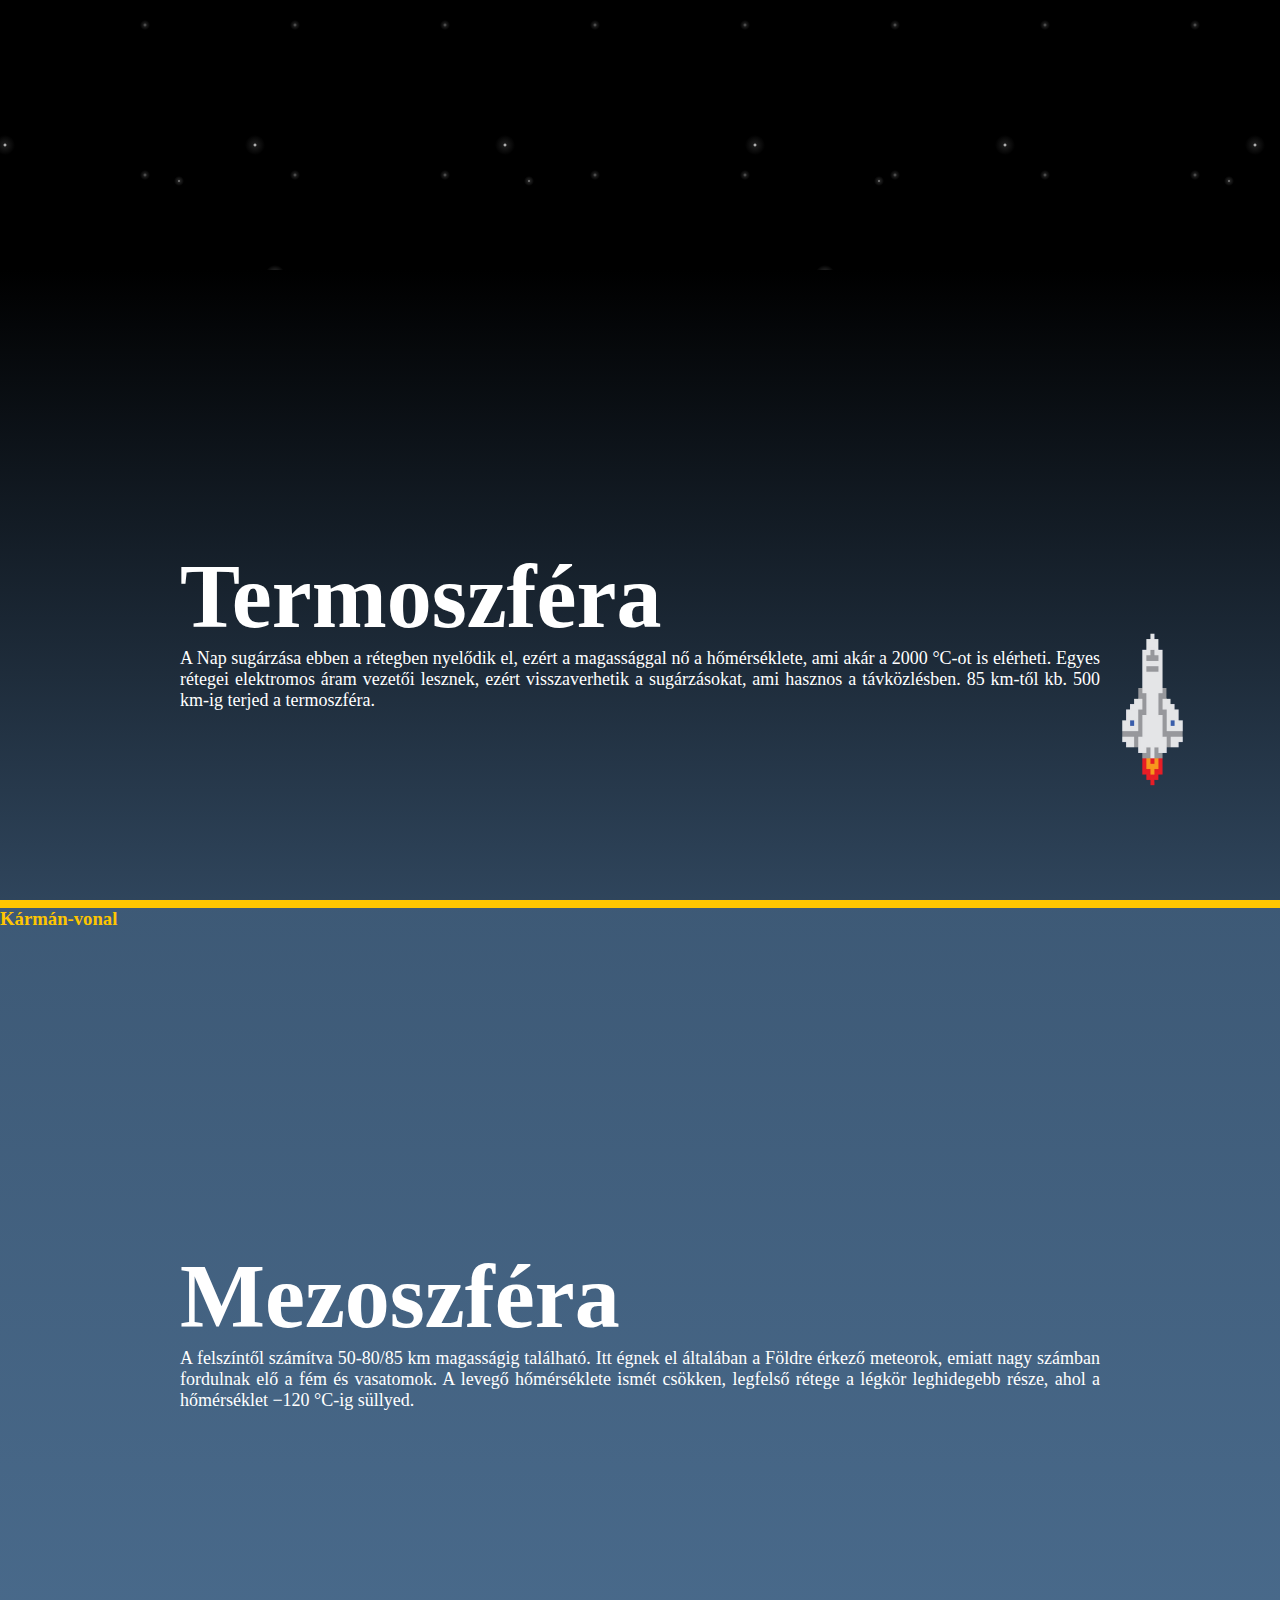
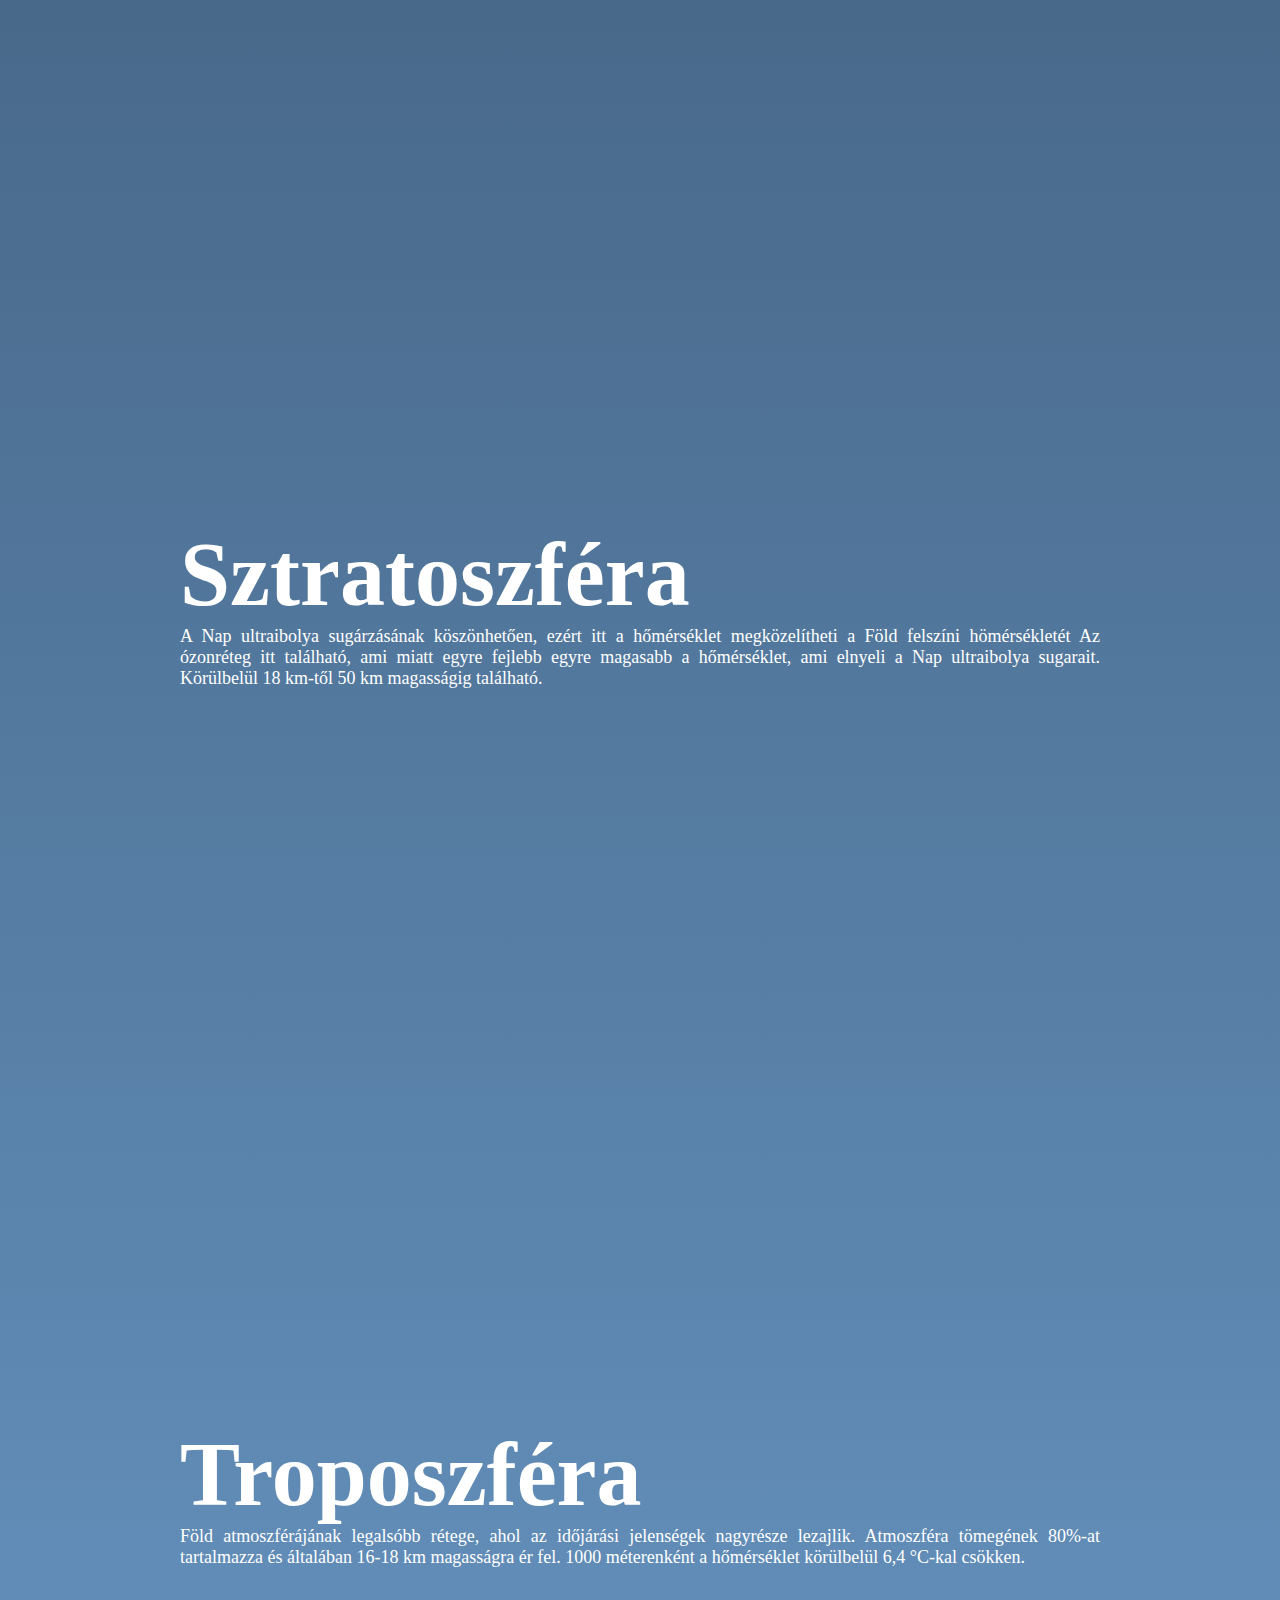
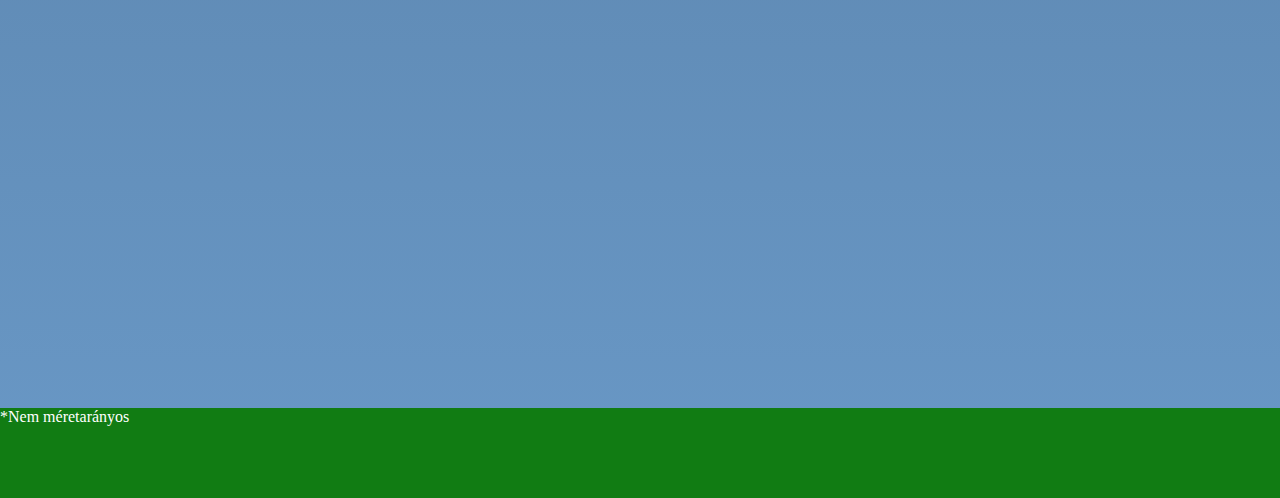
==== commit 1e005db9: "Update vilagur.html" ====
--- a/vilagur.html
+++ b/vilagur.html
@@ -16,7 +16,7 @@
             <h1>Termoszféra</h1>
             <p>A Nap sugárzása ebben a rétegben nyelődik el, ezért a magassággal nő a hőmérséklete, ami akár a 2000 °C-ot is elérheti. 
                 Egyes rétegei elektromos áram vezetői lesznek, ezért visszaverhetik a sugárzásokat, ami hasznos a távközlésben.
-            85 km-től kb. 500 km-ig terjed a Termoszféra.</p>
+            85 km-től kb. 500 km-ig terjed a termoszféra.</p>
 
         </section>
     </div>
